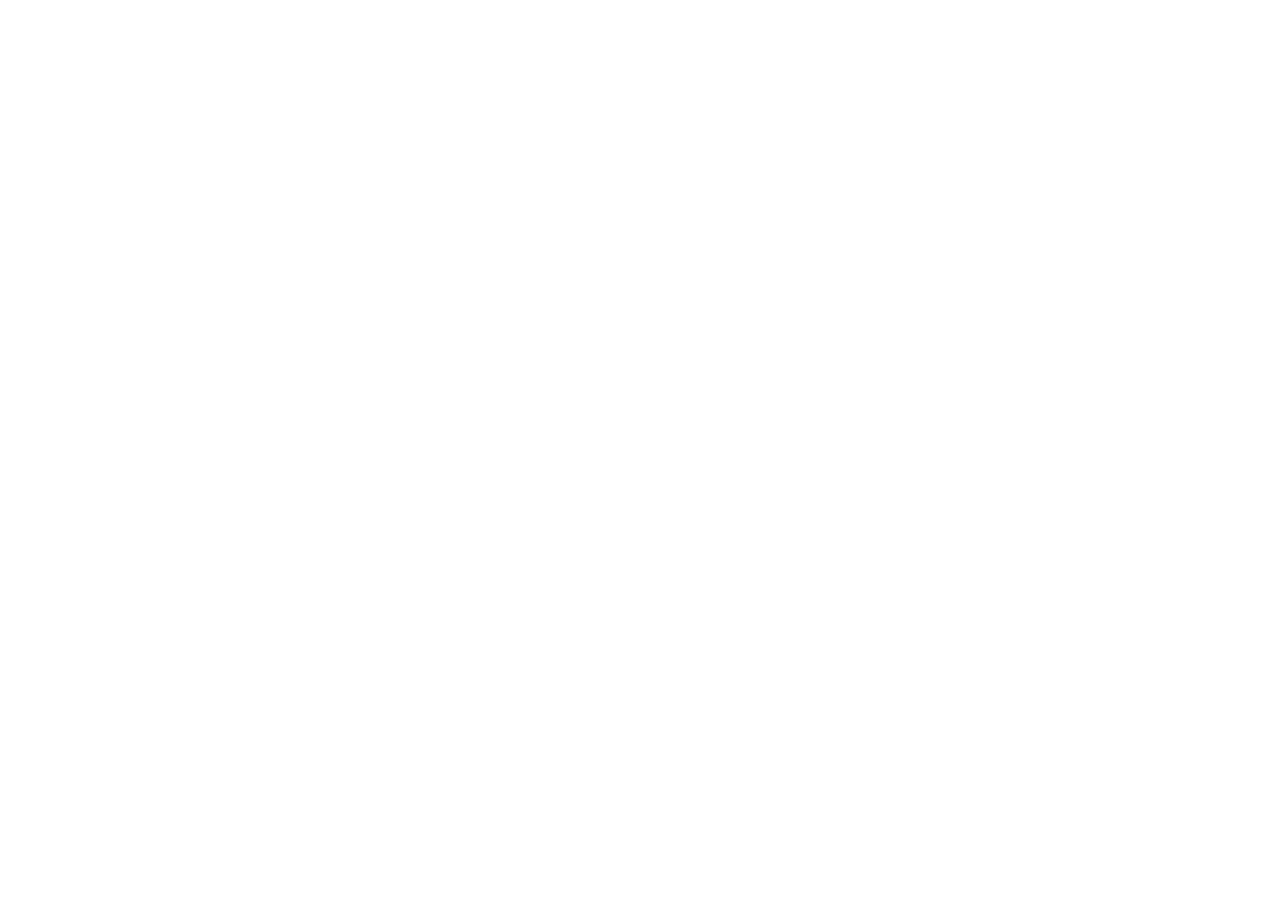
==== inbdex.html @ ab729172 "created index.html" ====
<!DOCTYPE html>
<html lang="en">
<head>
    <meta charset="UTF-8">
    <meta name="viewport" content="width=device-width, initial-scale=1.0">
    <title>Web Developer portfolio</title>
</head>
<body>
    <header></header>
    <main></main>
    <footer></footer>
</body>
</html>
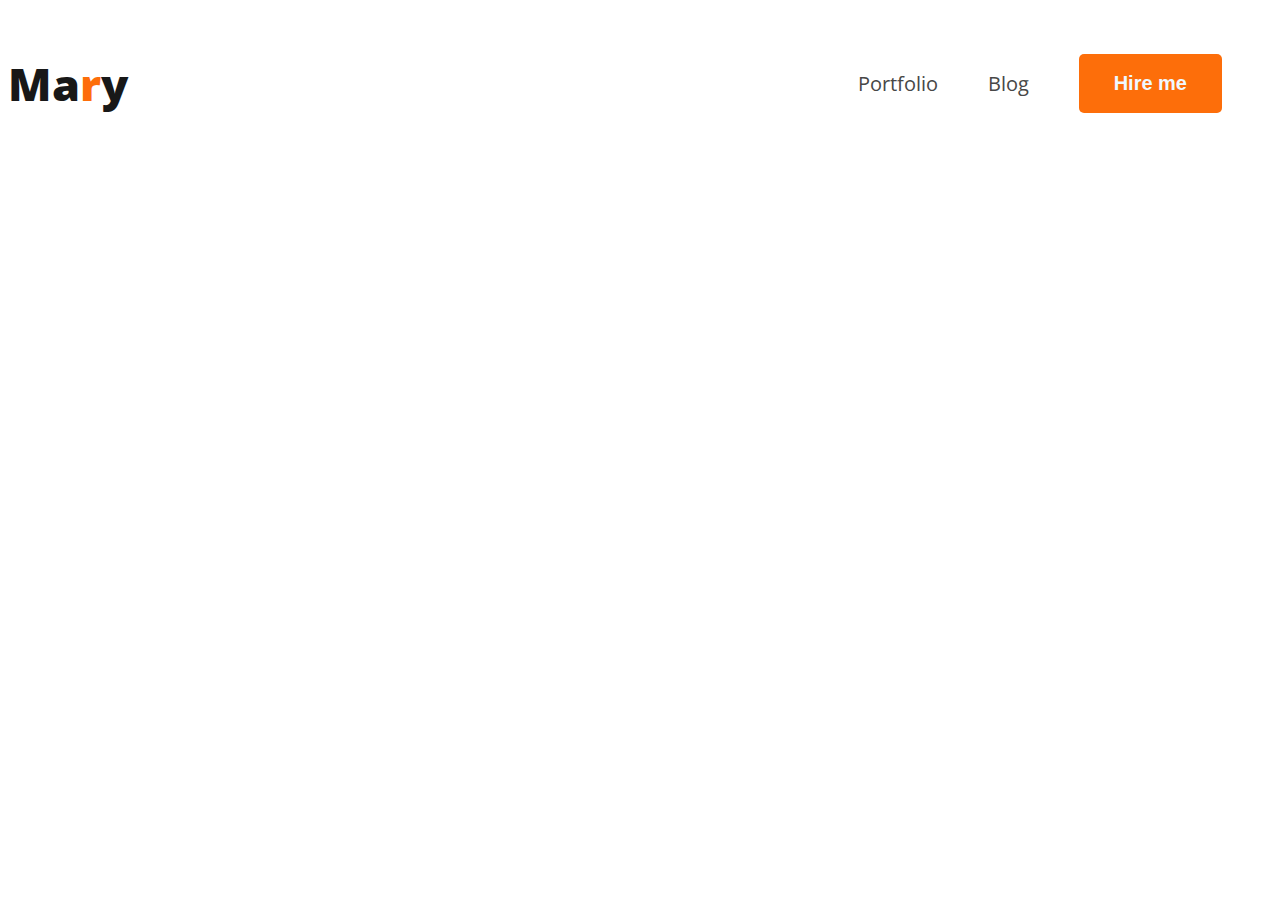
==== commit 601213a4: "nav added" ====
--- a/inbdex.html
+++ b/inbdex.html
@@ -4,9 +4,22 @@
     <meta charset="UTF-8">
     <meta name="viewport" content="width=device-width, initial-scale=1.0">
     <title>Web Developer portfolio</title>
+    <link rel="preconnect" href="https://fonts.googleapis.com">
+<link rel="preconnect" href="https://fonts.gstatic.com" crossorigin>
+<link href="https://fonts.googleapis.com/css2?family=Open+Sans:wght@400;800&display=swap" rel="stylesheet">
+    <link rel="stylesheet" href="styles/portfolio.css">
 </head>
 <body>
-    <header></header>
+    <header>
+        <nav>
+            <h3 class="nav-title">Ma<span class="primary-text">r</span>y</h3>
+            <ul>
+                <li><a href="">Portfolio</a></li>
+                <li><a href="">Blog</a></li>
+                <li><button class="btn-primary">Hire me</button></li>
+            </ul>
+        </nav>
+    </header>
     <main></main>
     <footer></footer>
 </body>
--- a/styles/portfolio.css
+++ b/styles/portfolio.css
@@ -0,0 +1,45 @@
+nav{
+    display: flex;
+    justify-content: space-between;
+    align-items: center;
+
+}
+body{
+    font-family: 'Lato', sans-serif;
+    font-family: 'Open Sans', sans-serif;
+}
+.nav-title{
+    color: var(--Dark-01, #181818);
+font-size: 45px;
+font-weight: 800;
+}
+.btn-primary{
+    border-radius: 5px;
+    background-color: #FD6E0A;
+    color: aliceblue;
+    font-size: 20px;
+    font-weight: 700;
+    border: 0;
+    padding: 18px 35px;
+
+}
+nav > ul {
+    display: flex;
+    color: var(--Dark-02, #474747);
+    align-items: center;
+} 
+nav a{
+    text-decoration: none;
+    color: #474747;
+    font-weight: 400;
+    font-size: 20px;
+
+}
+nav li{
+    margin-right: 50px;
+    list-style: none;
+    
+}  
+.primary-text{
+    color: #FD6E0A;
+}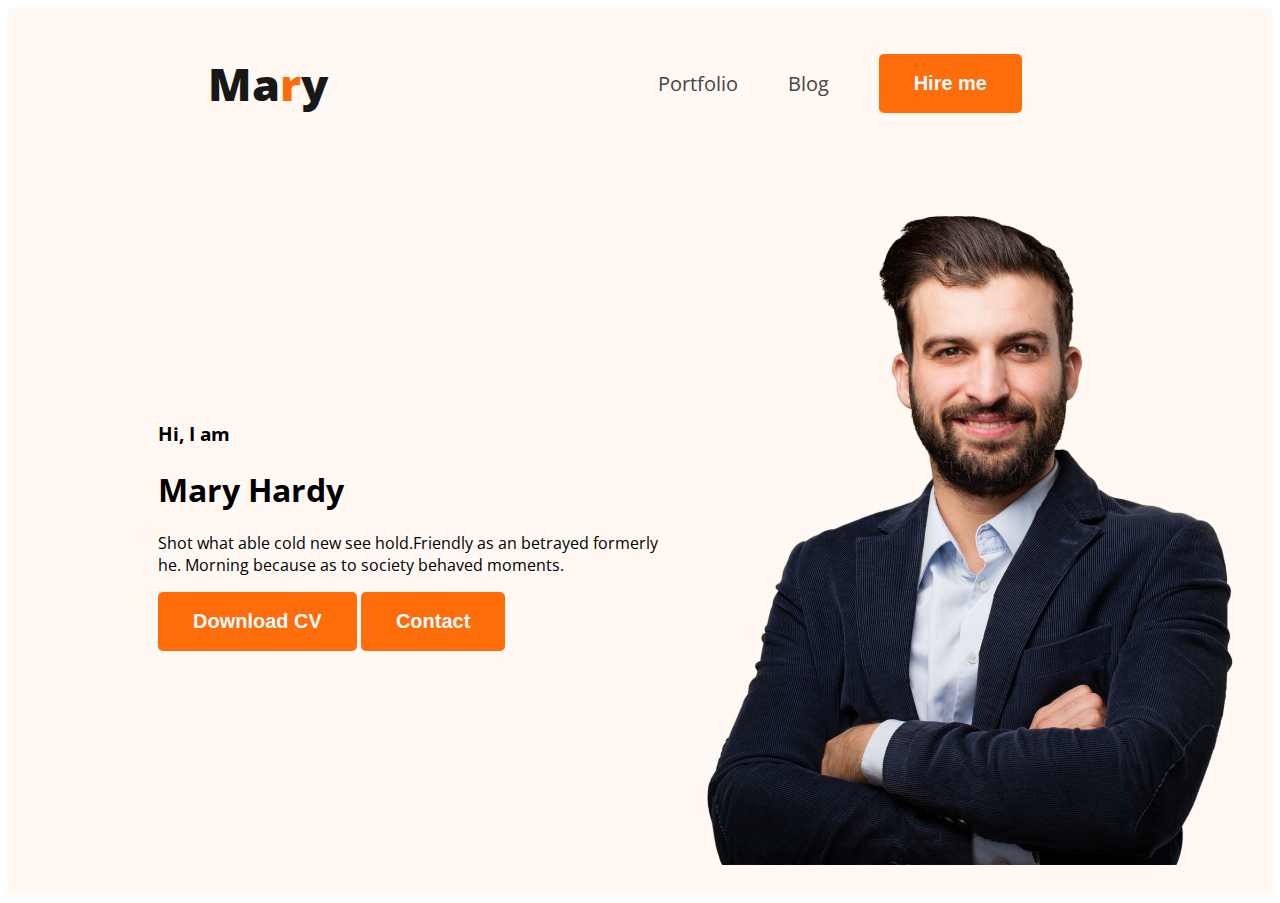
==== commit 56e86ed8: "banner added" ====
--- a/inbdex.html
+++ b/inbdex.html
@@ -10,7 +10,7 @@
     <link rel="stylesheet" href="styles/portfolio.css">
 </head>
 <body>
-    <header>
+    <header class="header">
         <nav>
             <h3 class="nav-title">Ma<span class="primary-text">r</span>y</h3>
             <ul>
@@ -19,6 +19,16 @@
                 <li><button class="btn-primary">Hire me</button></li>
             </ul>
         </nav>
+        <div class="banner">
+            <div class="banner-content">
+                <h3 class="banner-greeting">Hi, I  am</h3>
+                <h1 class="banner-heading">Mary Hardy</h1>
+                <p>Shot what able cold new see hold.Friendly as an betrayed formerly he. Morning because as to society behaved moments.</p>
+                <button class="btn-primary">Download CV</button>
+                <button class="btn-primary">Contact</button>
+            </div>
+            <img class="profile-pic" src="images/hardy.png" alt="hardy">
+        </div>
     </header>
     <main></main>
     <footer></footer>
--- a/styles/portfolio.css
+++ b/styles/portfolio.css
@@ -2,7 +2,7 @@
     display: flex;
     justify-content: space-between;
     align-items: center;
-
+    margin: 0 200px;
 }
 body{
     font-family: 'Lato', sans-serif;
@@ -42,4 +42,17 @@
 }  
 .primary-text{
     color: #FD6E0A;
+}
+/* header related style */
+.header{
+    background: #FFF8F3;
+}
+.banner{
+    padding: 30px 30px 30px 150px;
+    display: flex;
+    align-items: center;
+}
+.banner .profile-pic{
+    width: 584px;
+    height: 676px;
 }